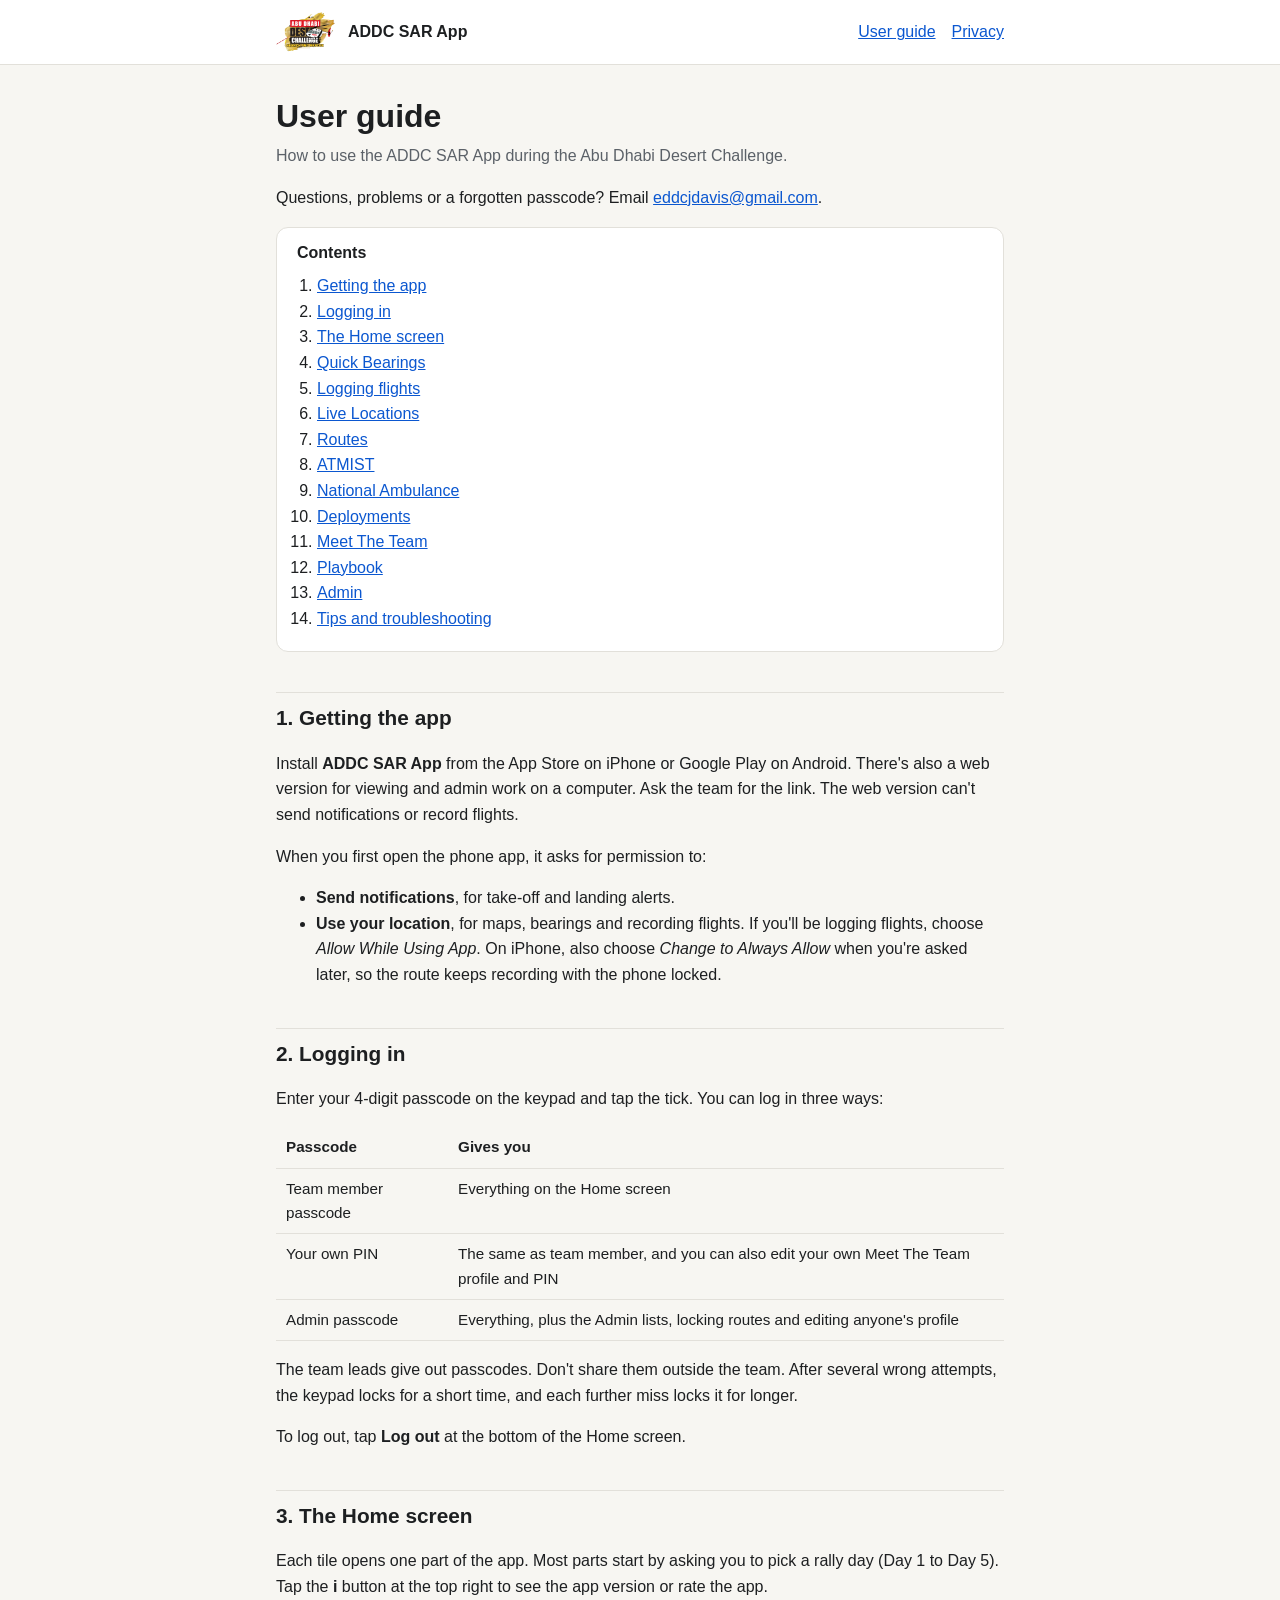
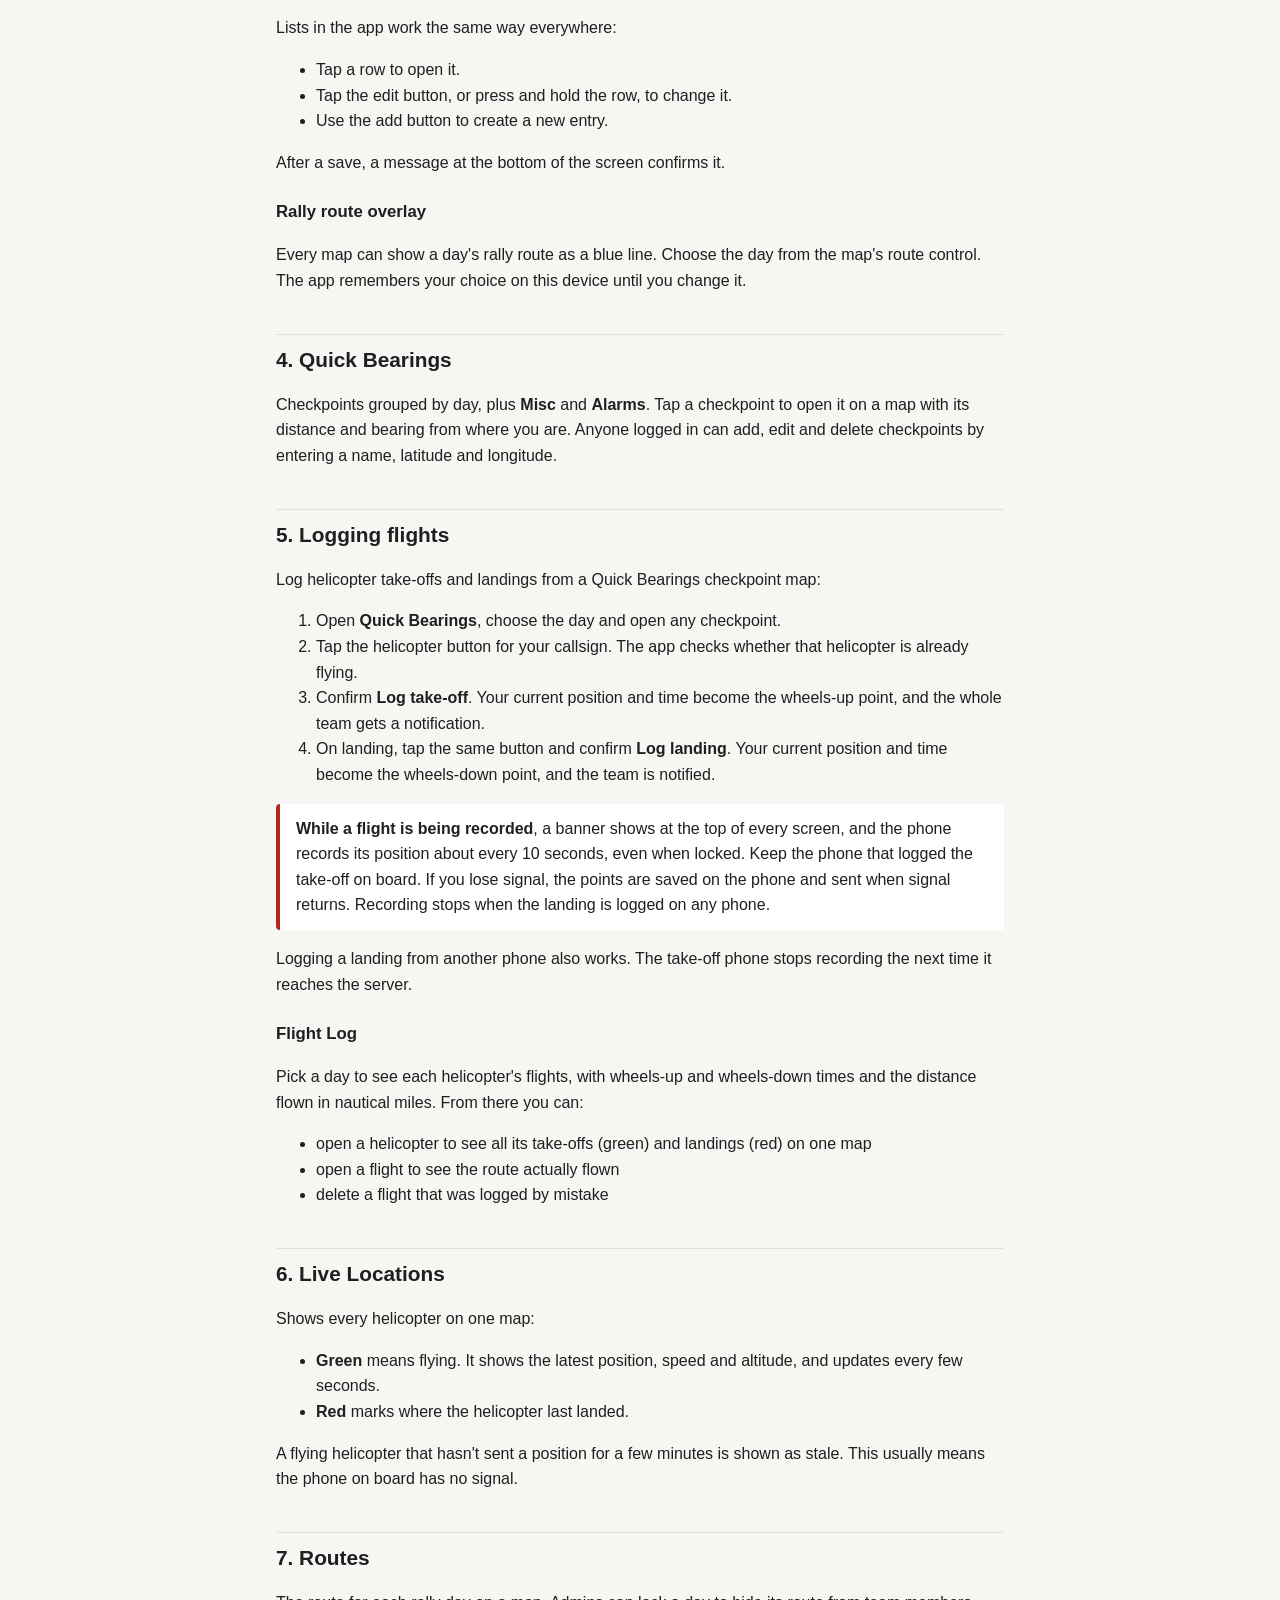
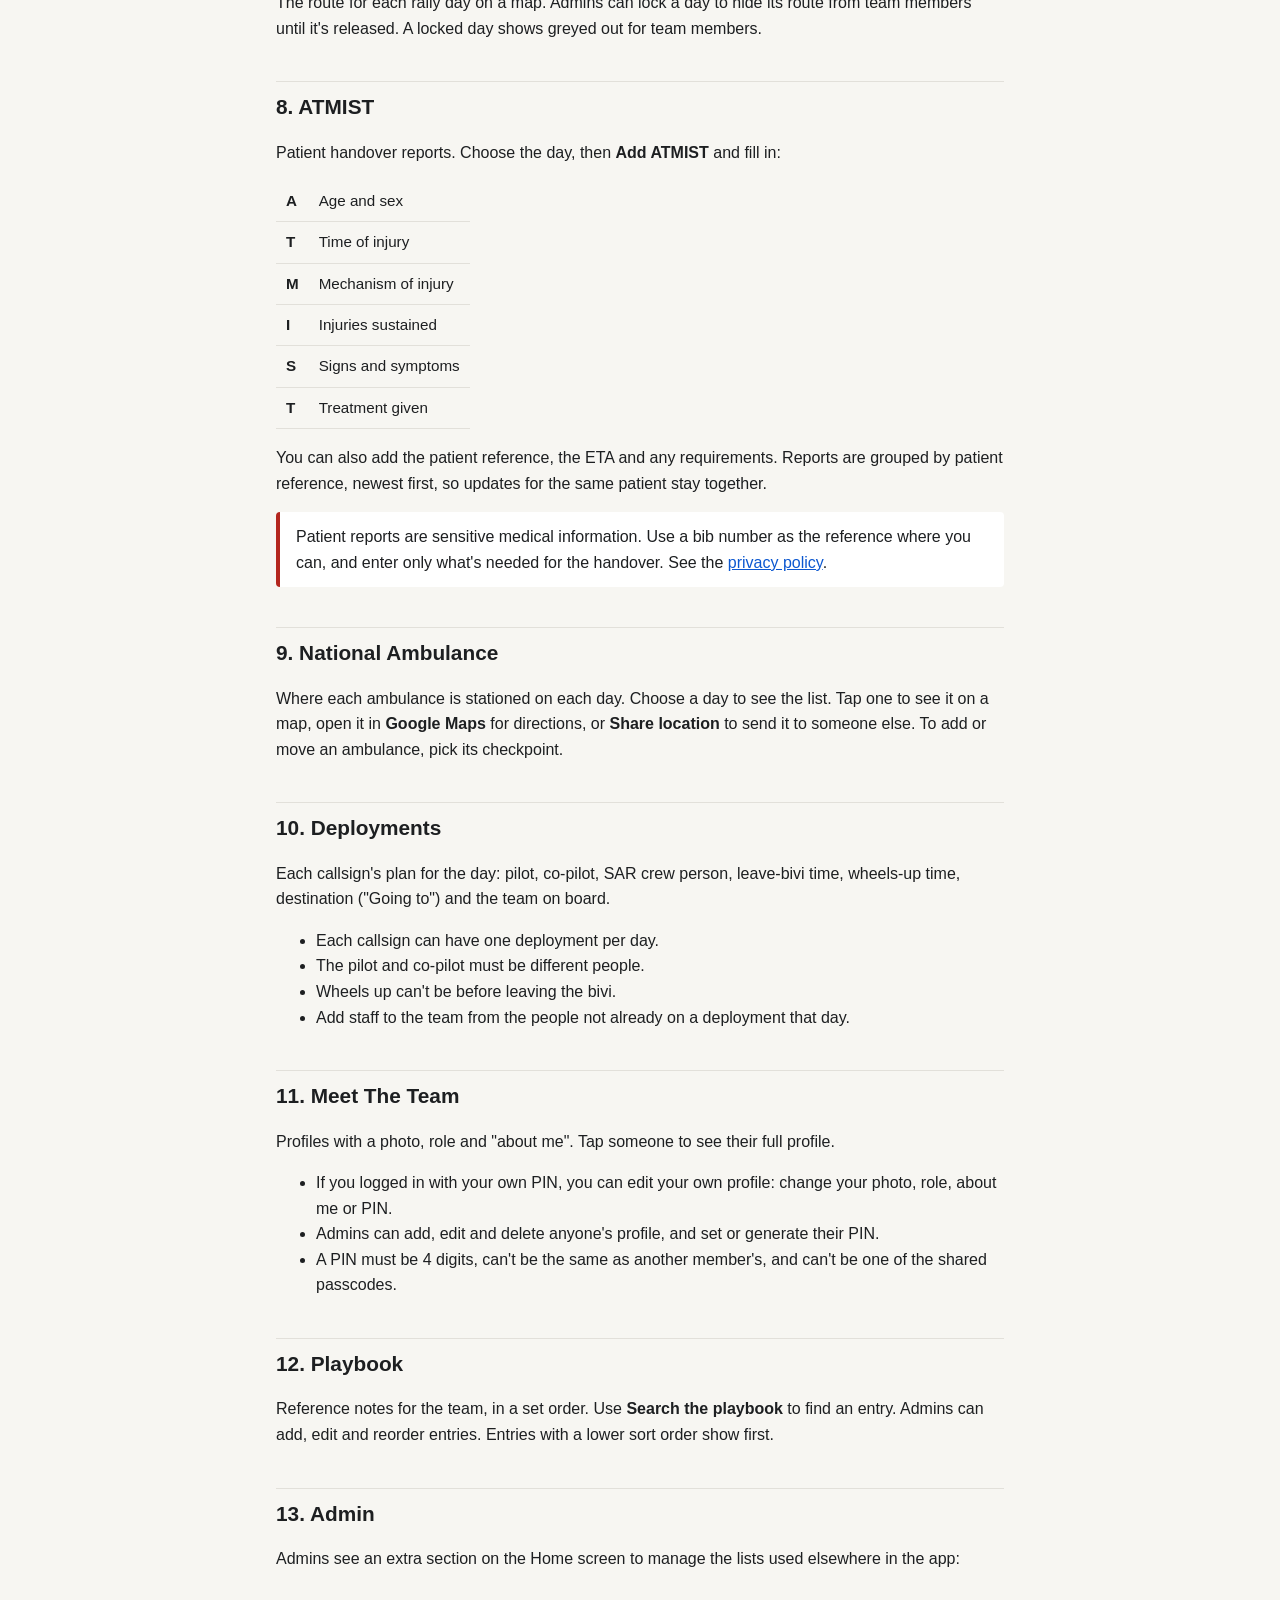
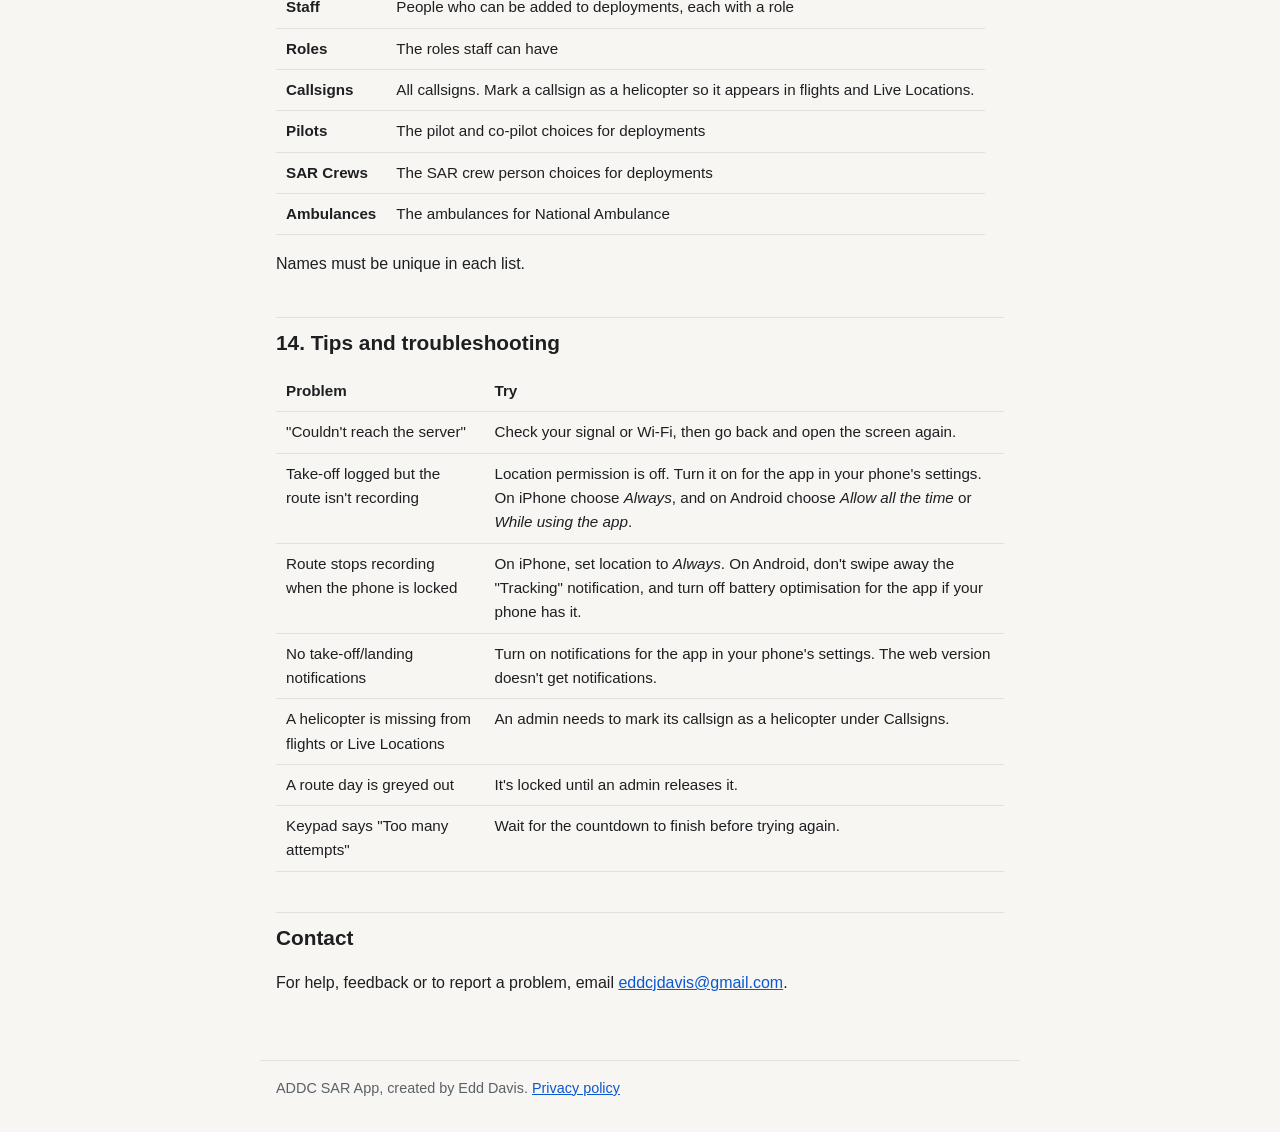
==== guide.html @ 4808d816 "Add privacy policy, user guide and landing page Co-Authored-By: Claude Opus 5.5 <noreply@anthropic.c" ====
<!doctype html>
<html lang="en">
<head>
  <meta charset="utf-8">
  <meta name="viewport" content="width=device-width, initial-scale=1">
  <title>ADDC SAR User Guide</title>
  <meta name="description" content="How to log in to and use each part of the ADDC SAR App.">
  <link rel="icon" href="logo.png">
  <link rel="stylesheet" href="style.css">
</head>
<body>
  <header class="site">
    <div class="inner">
      <img src="logo.png" alt="">
      <a class="name" href="./">ADDC SAR App</a>
      <nav><a href="guide.html">User guide</a><a href="privacy.html">Privacy</a></nav>
    </div>
  </header>
  <main>
    <h1>User guide</h1>
    <p class="lede">How to use the ADDC SAR App during the Abu Dhabi Desert Challenge.</p>

    <p>Questions, problems or a forgotten passcode? Email <a href="mailto:eddcjdavis@gmail.com">eddcjdavis@gmail.com</a>.</p>

    <div class="toc">
      <strong>Contents</strong>
      <ol>
        <li><a href="#install">Getting the app</a></li>
        <li><a href="#login">Logging in</a></li>
        <li><a href="#home">The Home screen</a></li>
        <li><a href="#bearings">Quick Bearings</a></li>
        <li><a href="#flights">Logging flights</a></li>
        <li><a href="#live">Live Locations</a></li>
        <li><a href="#routes">Routes</a></li>
        <li><a href="#atmist">ATMIST</a></li>
        <li><a href="#ambulance">National Ambulance</a></li>
        <li><a href="#deployments">Deployments</a></li>
        <li><a href="#team">Meet The Team</a></li>
        <li><a href="#playbook">Playbook</a></li>
        <li><a href="#admin">Admin</a></li>
        <li><a href="#tips">Tips and troubleshooting</a></li>
      </ol>
    </div>

    <h2 id="install">1. Getting the app</h2>
    <p>Install <strong>ADDC SAR App</strong> from the App Store on iPhone or Google Play on Android. There's also a web version for viewing and admin work on a computer. Ask the team for the link. The web version can't send notifications or record flights.</p>
    <p>When you first open the phone app, it asks for permission to:</p>
    <ul>
      <li><strong>Send notifications</strong>, for take-off and landing alerts.</li>
      <li><strong>Use your location</strong>, for maps, bearings and recording flights. If you'll be logging flights, choose <em>Allow While Using App</em>. On iPhone, also choose <em>Change to Always Allow</em> when you're asked later, so the route keeps recording with the phone locked.</li>
    </ul>

    <h2 id="login">2. Logging in</h2>
    <p>Enter your 4-digit passcode on the keypad and tap the tick. You can log in three ways:</p>
    <table>
      <thead><tr><th>Passcode</th><th>Gives you</th></tr></thead>
      <tbody>
        <tr><td>Team member passcode</td><td>Everything on the Home screen</td></tr>
        <tr><td>Your own PIN</td><td>The same as team member, and you can also edit your own Meet The Team profile and PIN</td></tr>
        <tr><td>Admin passcode</td><td>Everything, plus the Admin lists, locking routes and editing anyone's profile</td></tr>
      </tbody>
    </table>
    <p>The team leads give out passcodes. Don't share them outside the team. After several wrong attempts, the keypad locks for a short time, and each further miss locks it for longer.</p>
    <p>To log out, tap <strong>Log out</strong> at the bottom of the Home screen.</p>

    <h2 id="home">3. The Home screen</h2>
    <p>Each tile opens one part of the app. Most parts start by asking you to pick a rally day (Day 1 to Day 5). Tap the <strong>i</strong> button at the top right to see the app version or rate the app.</p>
    <p>Lists in the app work the same way everywhere:</p>
    <ul>
      <li>Tap a row to open it.</li>
      <li>Tap the edit button, or press and hold the row, to change it.</li>
      <li>Use the add button to create a new entry.</li>
    </ul>
    <p>After a save, a message at the bottom of the screen confirms it.</p>

    <h3>Rally route overlay</h3>
    <p>Every map can show a day's rally route as a blue line. Choose the day from the map's route control. The app remembers your choice on this device until you change it.</p>

    <h2 id="bearings">4. Quick Bearings</h2>
    <p>Checkpoints grouped by day, plus <strong>Misc</strong> and <strong>Alarms</strong>. Tap a checkpoint to open it on a map with its distance and bearing from where you are. Anyone logged in can add, edit and delete checkpoints by entering a name, latitude and longitude.</p>

    <h2 id="flights">5. Logging flights</h2>
    <p>Log helicopter take-offs and landings from a Quick Bearings checkpoint map:</p>
    <ol>
      <li>Open <strong>Quick Bearings</strong>, choose the day and open any checkpoint.</li>
      <li>Tap the helicopter button for your callsign. The app checks whether that helicopter is already flying.</li>
      <li>Confirm <strong>Log take-off</strong>. Your current position and time become the wheels-up point, and the whole team gets a notification.</li>
      <li>On landing, tap the same button and confirm <strong>Log landing</strong>. Your current position and time become the wheels-down point, and the team is notified.</li>
    </ol>

    <div class="note">
      <strong>While a flight is being recorded</strong>, a banner shows at the top of every screen, and the phone records its position about every 10 seconds, even when locked. Keep the phone that logged the take-off on board. If you lose signal, the points are saved on the phone and sent when signal returns. Recording stops when the landing is logged on any phone.
    </div>

    <p>Logging a landing from another phone also works. The take-off phone stops recording the next time it reaches the server.</p>

    <h3>Flight Log</h3>
    <p>Pick a day to see each helicopter's flights, with wheels-up and wheels-down times and the distance flown in nautical miles. From there you can:</p>
    <ul>
      <li>open a helicopter to see all its take-offs (green) and landings (red) on one map</li>
      <li>open a flight to see the route actually flown</li>
      <li>delete a flight that was logged by mistake</li>
    </ul>

    <h2 id="live">6. Live Locations</h2>
    <p>Shows every helicopter on one map:</p>
    <ul>
      <li><strong>Green</strong> means flying. It shows the latest position, speed and altitude, and updates every few seconds.</li>
      <li><strong>Red</strong> marks where the helicopter last landed.</li>
    </ul>
    <p>A flying helicopter that hasn't sent a position for a few minutes is shown as stale. This usually means the phone on board has no signal.</p>

    <h2 id="routes">7. Routes</h2>
    <p>The route for each rally day on a map. Admins can lock a day to hide its route from team members until it's released. A locked day shows greyed out for team members.</p>

    <h2 id="atmist">8. ATMIST</h2>
    <p>Patient handover reports. Choose the day, then <strong>Add ATMIST</strong> and fill in:</p>
    <table>
      <tbody>
        <tr><th>A</th><td>Age and sex</td></tr>
        <tr><th>T</th><td>Time of injury</td></tr>
        <tr><th>M</th><td>Mechanism of injury</td></tr>
        <tr><th>I</th><td>Injuries sustained</td></tr>
        <tr><th>S</th><td>Signs and symptoms</td></tr>
        <tr><th>T</th><td>Treatment given</td></tr>
      </tbody>
    </table>
    <p>You can also add the patient reference, the ETA and any requirements. Reports are grouped by patient reference, newest first, so updates for the same patient stay together.</p>
    <div class="note">Patient reports are sensitive medical information. Use a bib number as the reference where you can, and enter only what's needed for the handover. See the <a href="privacy.html#patients">privacy policy</a>.</div>

    <h2 id="ambulance">9. National Ambulance</h2>
    <p>Where each ambulance is stationed on each day. Choose a day to see the list. Tap one to see it on a map, open it in <strong>Google Maps</strong> for directions, or <strong>Share location</strong> to send it to someone else. To add or move an ambulance, pick its checkpoint.</p>

    <h2 id="deployments">10. Deployments</h2>
    <p>Each callsign's plan for the day: pilot, co-pilot, SAR crew person, leave-bivi time, wheels-up time, destination ("Going to") and the team on board.</p>
    <ul>
      <li>Each callsign can have one deployment per day.</li>
      <li>The pilot and co-pilot must be different people.</li>
      <li>Wheels up can't be before leaving the bivi.</li>
      <li>Add staff to the team from the people not already on a deployment that day.</li>
    </ul>

    <h2 id="team">11. Meet The Team</h2>
    <p>Profiles with a photo, role and "about me". Tap someone to see their full profile.</p>
    <ul>
      <li>If you logged in with your own PIN, you can edit your own profile: change your photo, role, about me or PIN.</li>
      <li>Admins can add, edit and delete anyone's profile, and set or generate their PIN.</li>
      <li>A PIN must be 4 digits, can't be the same as another member's, and can't be one of the shared passcodes.</li>
    </ul>

    <h2 id="playbook">12. Playbook</h2>
    <p>Reference notes for the team, in a set order. Use <strong>Search the playbook</strong> to find an entry. Admins can add, edit and reorder entries. Entries with a lower sort order show first.</p>

    <h2 id="admin">13. Admin</h2>
    <p>Admins see an extra section on the Home screen to manage the lists used elsewhere in the app:</p>
    <table>
      <tbody>
        <tr><th>Staff</th><td>People who can be added to deployments, each with a role</td></tr>
        <tr><th>Roles</th><td>The roles staff can have</td></tr>
        <tr><th>Callsigns</th><td>All callsigns. Mark a callsign as a helicopter so it appears in flights and Live Locations.</td></tr>
        <tr><th>Pilots</th><td>The pilot and co-pilot choices for deployments</td></tr>
        <tr><th>SAR Crews</th><td>The SAR crew person choices for deployments</td></tr>
        <tr><th>Ambulances</th><td>The ambulances for National Ambulance</td></tr>
      </tbody>
    </table>
    <p>Names must be unique in each list.</p>

    <h2 id="tips">14. Tips and troubleshooting</h2>
    <table>
      <thead><tr><th>Problem</th><th>Try</th></tr></thead>
      <tbody>
        <tr><td>"Couldn't reach the server"</td><td>Check your signal or Wi-Fi, then go back and open the screen again.</td></tr>
        <tr><td>Take-off logged but the route isn't recording</td><td>Location permission is off. Turn it on for the app in your phone's settings. On iPhone choose <em>Always</em>, and on Android choose <em>Allow all the time</em> or <em>While using the app</em>.</td></tr>
        <tr><td>Route stops recording when the phone is locked</td><td>On iPhone, set location to <em>Always</em>. On Android, don't swipe away the "Tracking" notification, and turn off battery optimisation for the app if your phone has it.</td></tr>
        <tr><td>No take-off/landing notifications</td><td>Turn on notifications for the app in your phone's settings. The web version doesn't get notifications.</td></tr>
        <tr><td>A helicopter is missing from flights or Live Locations</td><td>An admin needs to mark its callsign as a helicopter under Callsigns.</td></tr>
        <tr><td>A route day is greyed out</td><td>It's locked until an admin releases it.</td></tr>
        <tr><td>Keypad says "Too many attempts"</td><td>Wait for the countdown to finish before trying again.</td></tr>
      </tbody>
    </table>

    <h2>Contact</h2>
    <p>For help, feedback or to report a problem, email <a href="mailto:eddcjdavis@gmail.com">eddcjdavis@gmail.com</a>.</p>
  </main>
  <footer>ADDC SAR App, created by Edd Davis. <a href="privacy.html">Privacy policy</a></footer>
</body>
</html>
---- style.css ----
:root {
  --bg: #f7f6f2;
  --surface: #ffffff;
  --text: #1d1f21;
  --muted: #5b6168;
  --border: #e2e0da;
  --accent: #b3261e;
  --link: #0b57d0;
}

@media (prefers-color-scheme: dark) {
  :root {
    --bg: #15171a;
    --surface: #1e2125;
    --text: #e8e6e3;
    --muted: #a3a9b0;
    --border: #33373d;
    --accent: #f2b8b5;
    --link: #a8c7fa;
  }
}

* { box-sizing: border-box; }

body {
  margin: 0;
  background: var(--bg);
  color: var(--text);
  font: 16px/1.6 -apple-system, BlinkMacSystemFont, "Segoe UI", Roboto, Helvetica, Arial, sans-serif;
}

header.site {
  border-bottom: 1px solid var(--border);
  background: var(--surface);
}

header.site .inner, main, footer {
  max-width: 760px;
  margin: 0 auto;
  padding: 0 16px;
}

header.site .inner {
  display: flex;
  align-items: center;
  gap: 12px;
  flex-wrap: wrap;
  padding-top: 12px;
  padding-bottom: 12px;
}

header.site img { height: 40px; width: auto; }
header.site .name { font-weight: 700; margin-right: auto; color: var(--text); text-decoration: none; }
header.site nav a { margin-left: 16px; }

main { padding-top: 32px; padding-bottom: 48px; }

h1 { font-size: 2rem; line-height: 1.2; margin: 0 0 8px; }
h2 { font-size: 1.3rem; margin: 40px 0 8px; padding-top: 8px; border-top: 1px solid var(--border); }
h3 { font-size: 1.05rem; margin: 24px 0 4px; }

.lede { color: var(--muted); margin-top: 0; }

a { color: var(--link); }

table {
  width: 100%;
  border-collapse: collapse;
  margin: 12px 0;
  font-size: 0.95rem;
  display: block;
  overflow-x: auto;
}

th, td {
  text-align: left;
  vertical-align: top;
  padding: 8px 10px;
  border-bottom: 1px solid var(--border);
}

th { white-space: nowrap; }

.cards { display: grid; gap: 16px; grid-template-columns: repeat(auto-fit, minmax(220px, 1fr)); margin-top: 24px; }

.card {
  display: block;
  padding: 20px;
  background: var(--surface);
  border: 1px solid var(--border);
  border-radius: 12px;
  color: var(--text);
  text-decoration: none;
}

.card strong { display: block; font-size: 1.1rem; margin-bottom: 4px; color: var(--link); }
.card span { color: var(--muted); }

.note {
  background: var(--surface);
  border-left: 4px solid var(--accent);
  padding: 12px 16px;
  border-radius: 4px;
  margin: 16px 0;
}

.toc { background: var(--surface); border: 1px solid var(--border); border-radius: 12px; padding: 12px 20px; }
.toc ol { margin: 8px 0; padding-left: 20px; }

footer { color: var(--muted); font-size: 0.9rem; padding-top: 16px; padding-bottom: 32px; border-top: 1px solid var(--border); }
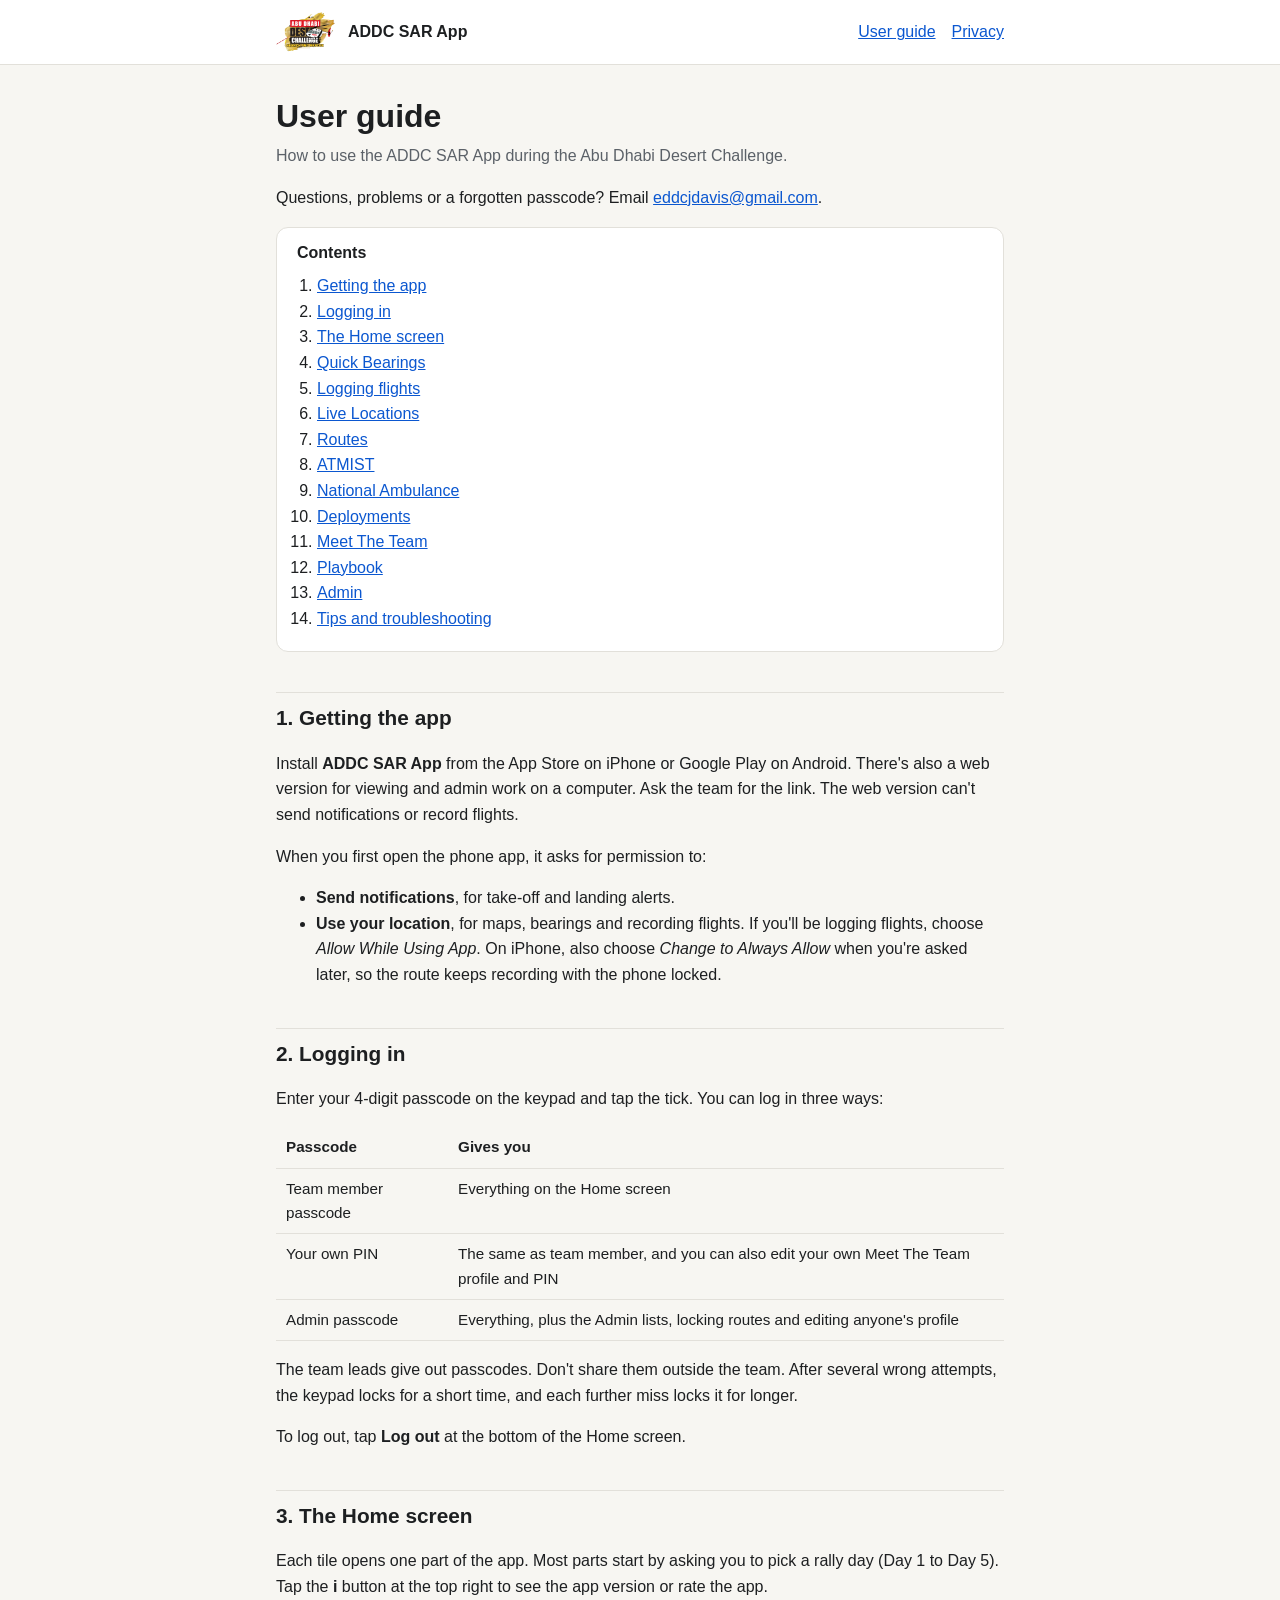
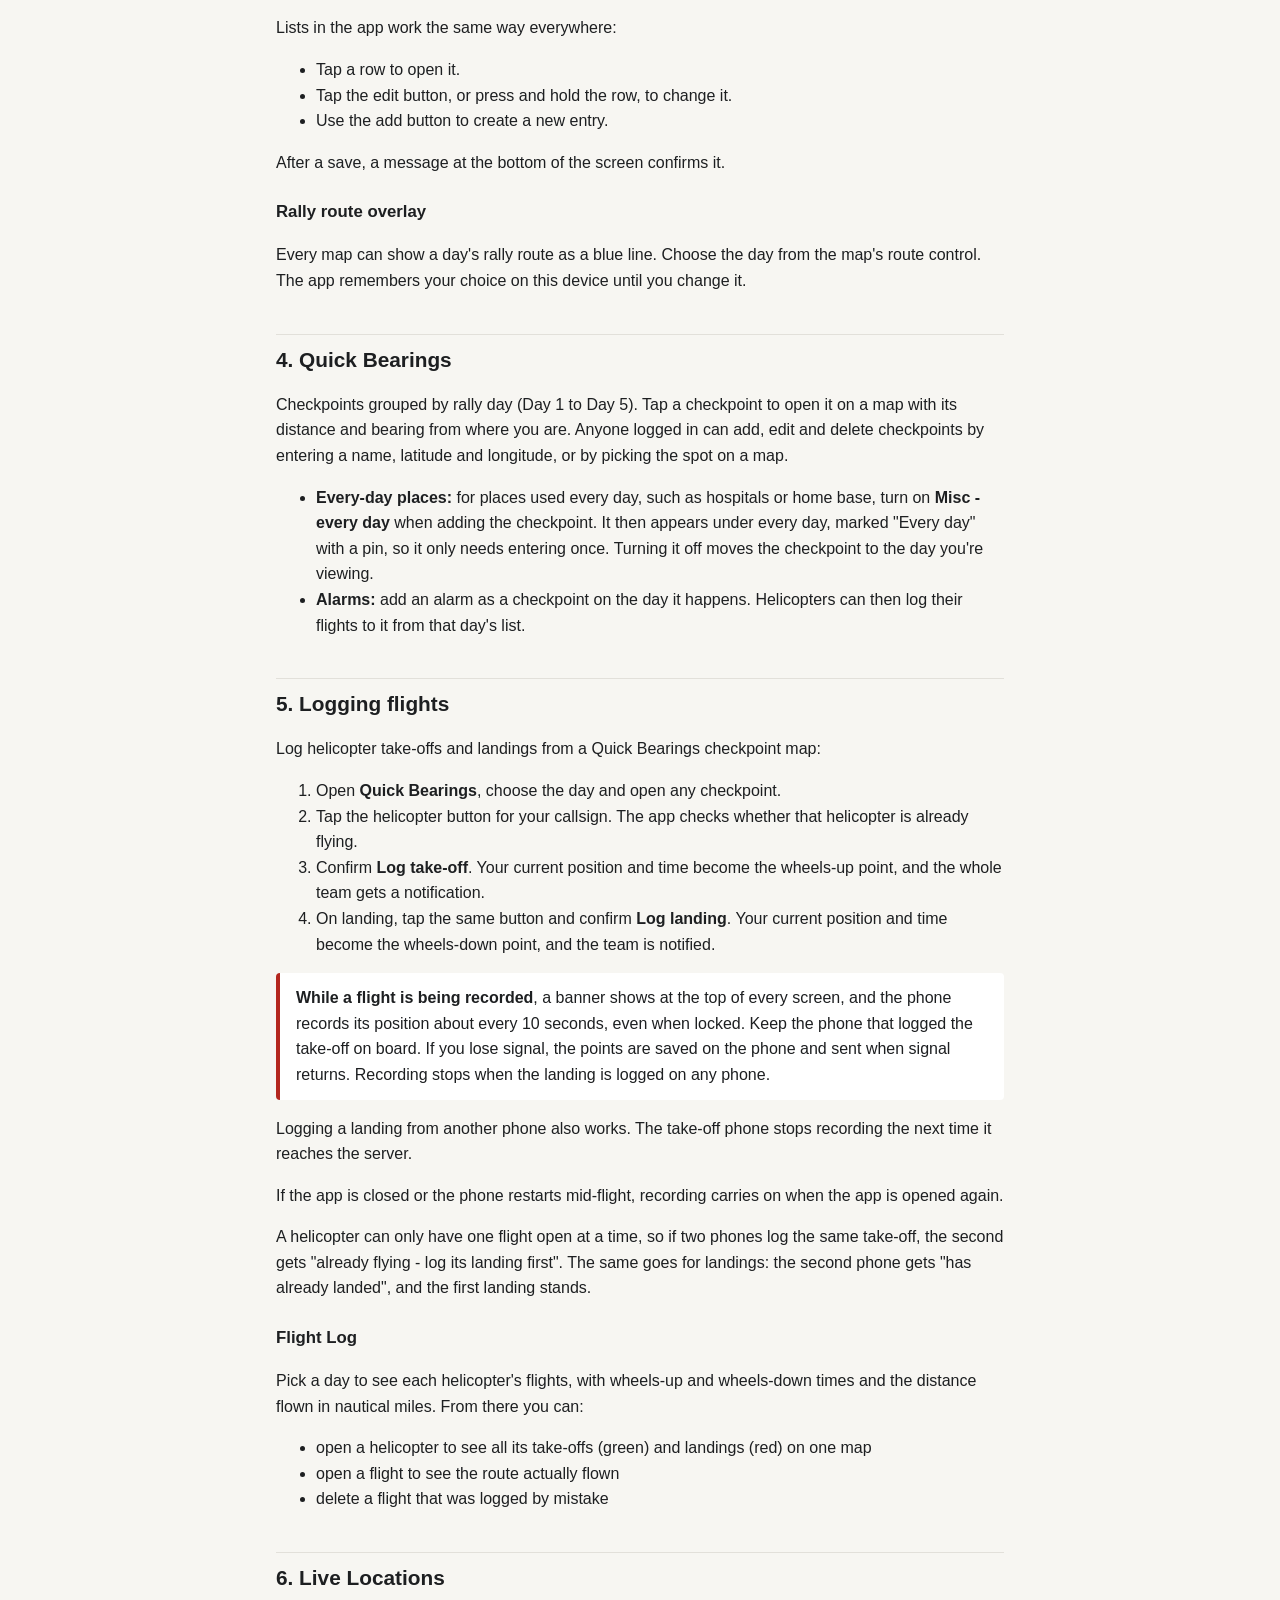
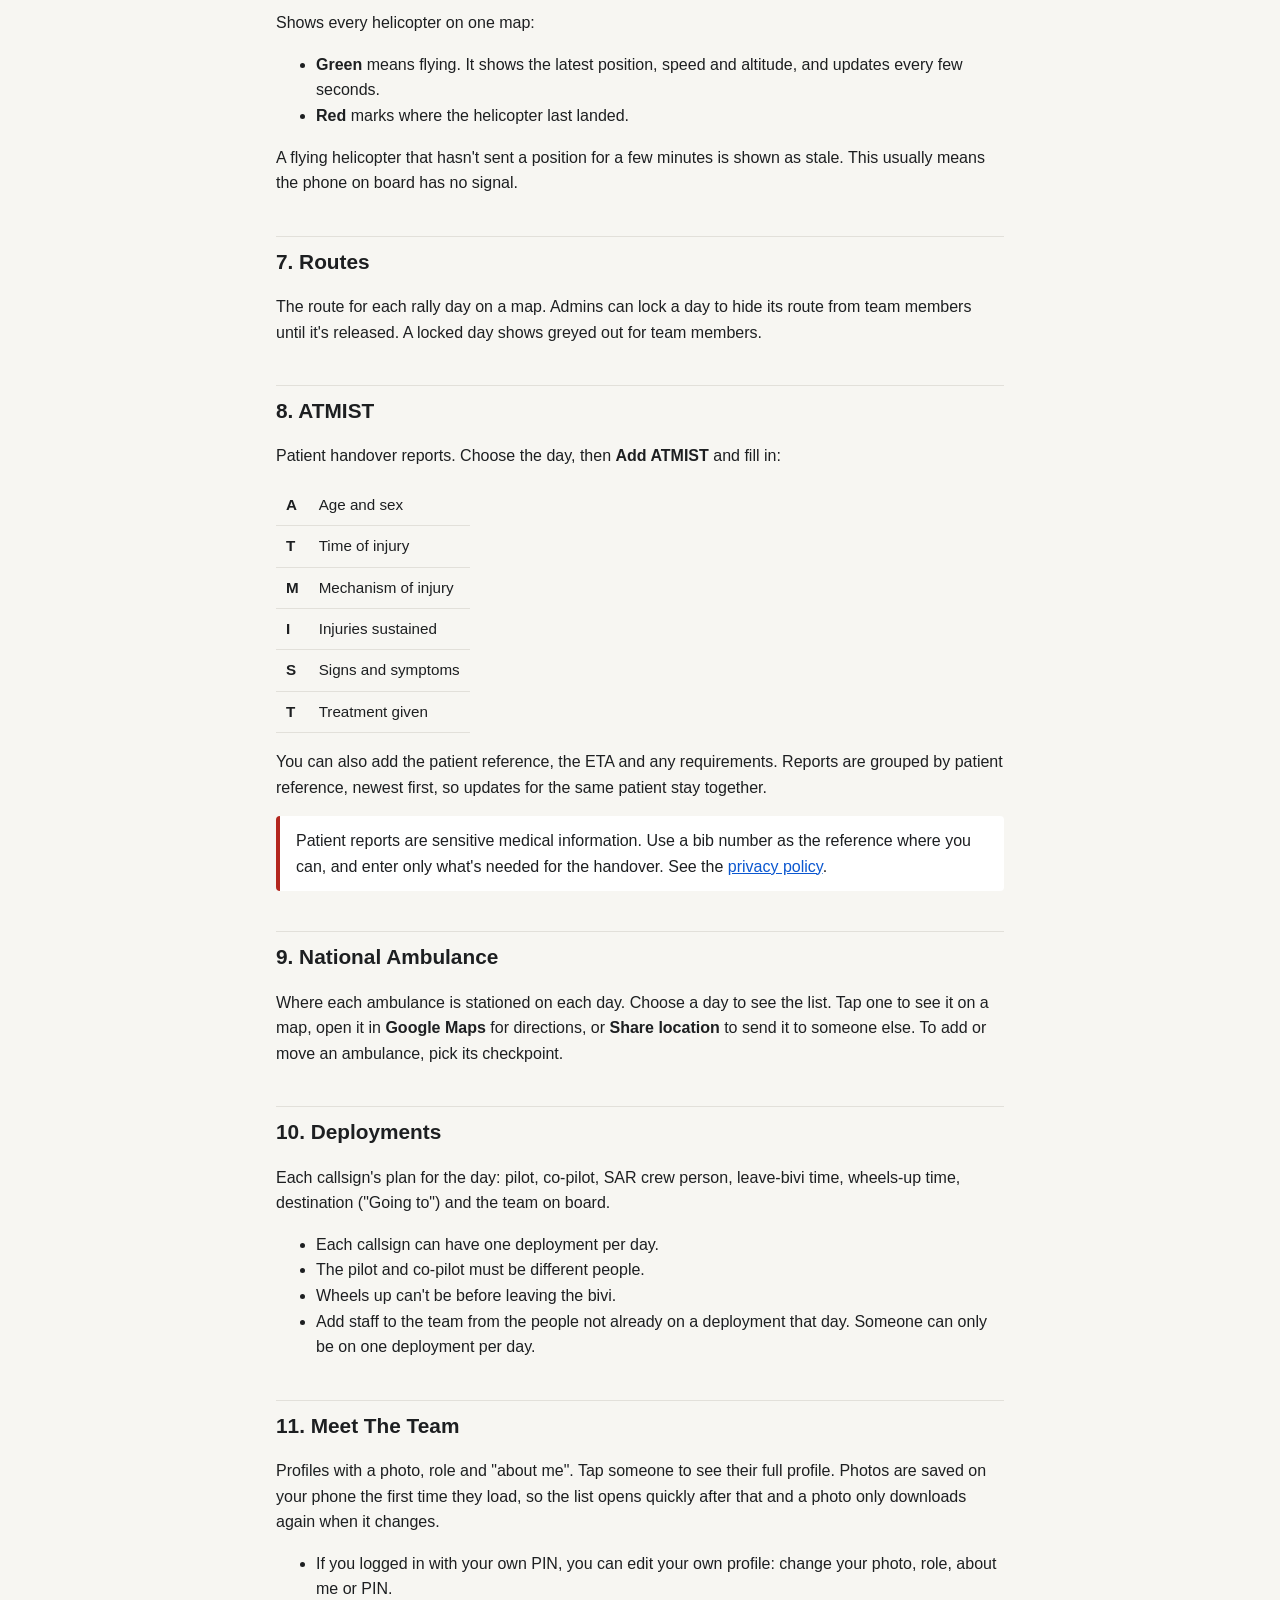
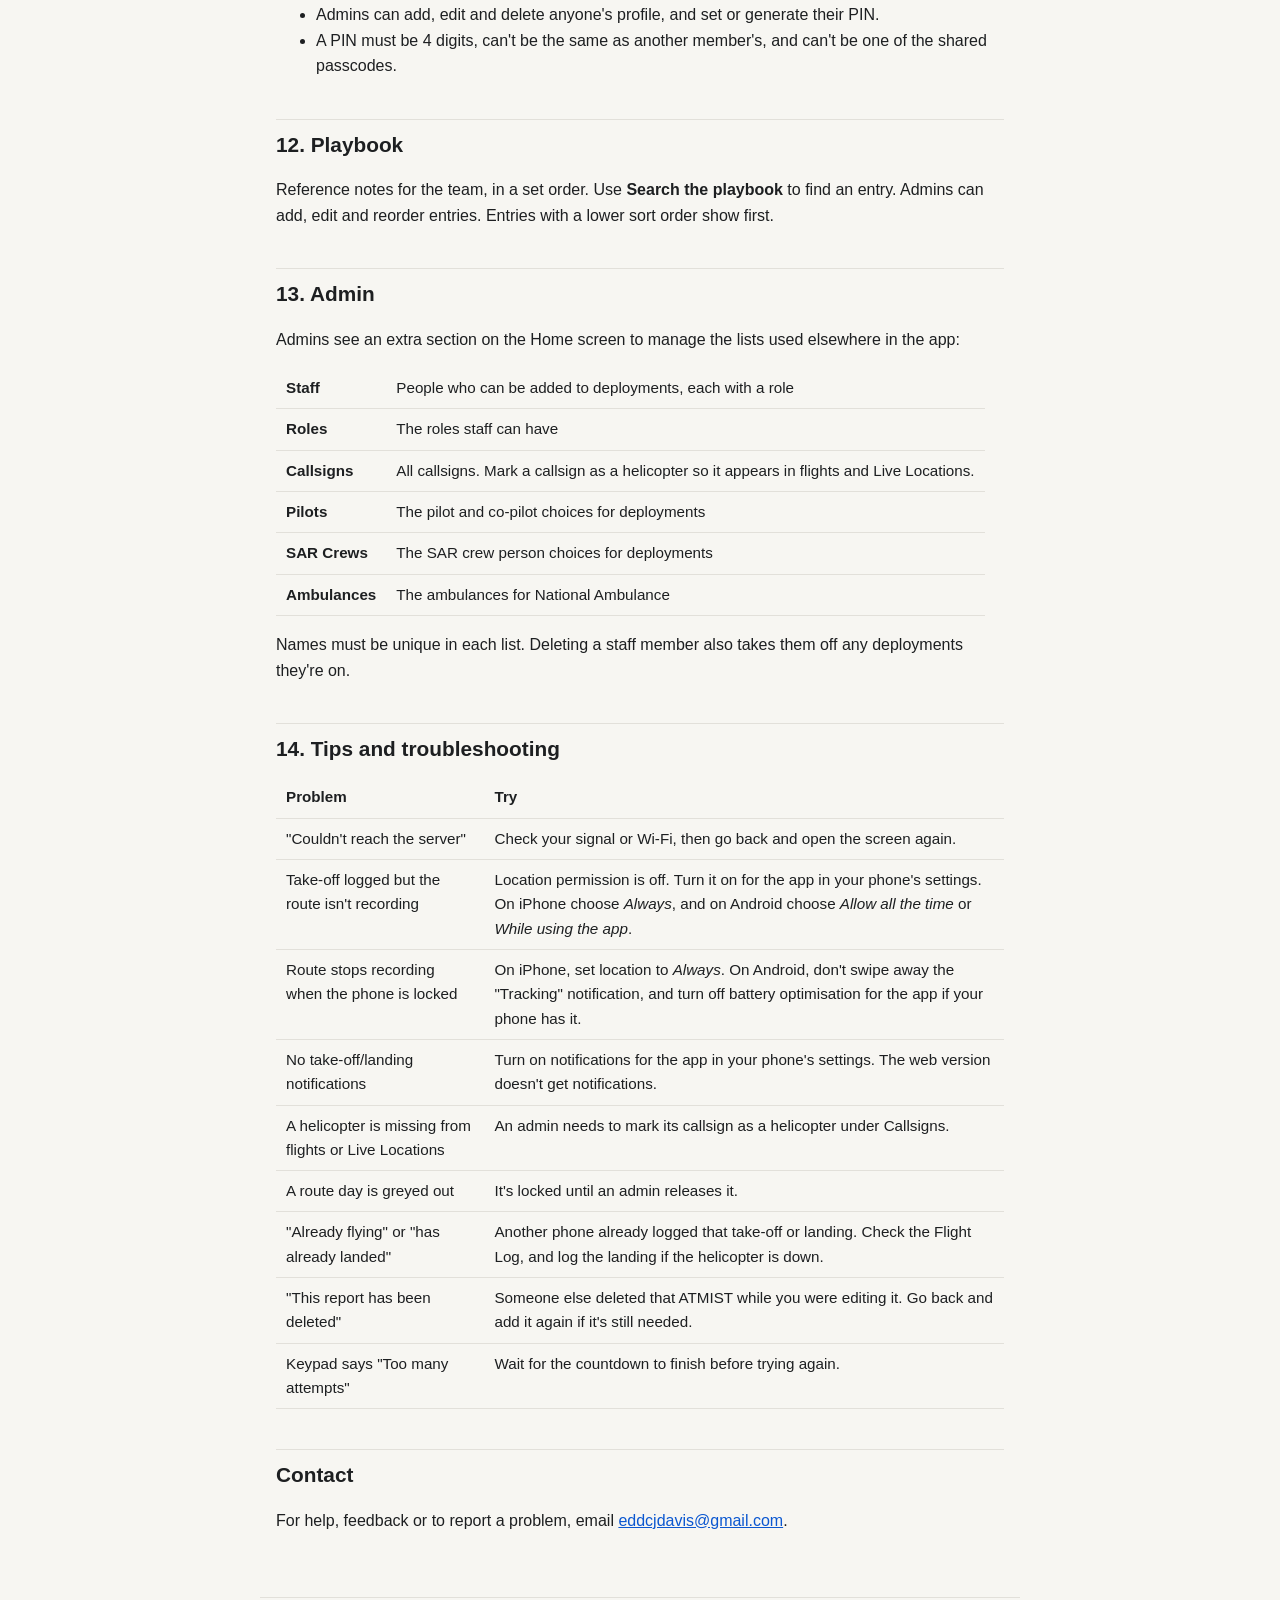
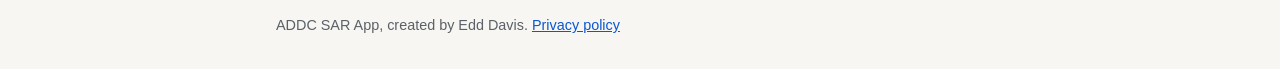
==== commit 9031f39b: "Update the guide and privacy policy for build 44 - Quick Bearings: Misc and Alarms are gone; every-d" ====
--- a/guide.html
+++ b/guide.html
@@ -77,7 +77,11 @@
     <p>Every map can show a day's rally route as a blue line. Choose the day from the map's route control. The app remembers your choice on this device until you change it.</p>
 
     <h2 id="bearings">4. Quick Bearings</h2>
-    <p>Checkpoints grouped by day, plus <strong>Misc</strong> and <strong>Alarms</strong>. Tap a checkpoint to open it on a map with its distance and bearing from where you are. Anyone logged in can add, edit and delete checkpoints by entering a name, latitude and longitude.</p>
+    <p>Checkpoints grouped by rally day (Day 1 to Day 5). Tap a checkpoint to open it on a map with its distance and bearing from where you are. Anyone logged in can add, edit and delete checkpoints by entering a name, latitude and longitude, or by picking the spot on a map.</p>
+    <ul>
+      <li><strong>Every-day places:</strong> for places used every day, such as hospitals or home base, turn on <strong>Misc - every day</strong> when adding the checkpoint. It then appears under every day, marked "Every day" with a pin, so it only needs entering once. Turning it off moves the checkpoint to the day you're viewing.</li>
+      <li><strong>Alarms:</strong> add an alarm as a checkpoint on the day it happens. Helicopters can then log their flights to it from that day's list.</li>
+    </ul>
 
     <h2 id="flights">5. Logging flights</h2>
     <p>Log helicopter take-offs and landings from a Quick Bearings checkpoint map:</p>
@@ -93,6 +97,8 @@
     </div>
 
     <p>Logging a landing from another phone also works. The take-off phone stops recording the next time it reaches the server.</p>
+    <p>If the app is closed or the phone restarts mid-flight, recording carries on when the app is opened again.</p>
+    <p>A helicopter can only have one flight open at a time, so if two phones log the same take-off, the second gets "already flying - log its landing first". The same goes for landings: the second phone gets "has already landed", and the first landing stands.</p>
 
     <h3>Flight Log</h3>
     <p>Pick a day to see each helicopter's flights, with wheels-up and wheels-down times and the distance flown in nautical miles. From there you can:</p>
@@ -137,11 +143,11 @@
       <li>Each callsign can have one deployment per day.</li>
       <li>The pilot and co-pilot must be different people.</li>
       <li>Wheels up can't be before leaving the bivi.</li>
-      <li>Add staff to the team from the people not already on a deployment that day.</li>
+      <li>Add staff to the team from the people not already on a deployment that day. Someone can only be on one deployment per day.</li>
     </ul>
 
     <h2 id="team">11. Meet The Team</h2>
-    <p>Profiles with a photo, role and "about me". Tap someone to see their full profile.</p>
+    <p>Profiles with a photo, role and "about me". Tap someone to see their full profile. Photos are saved on your phone the first time they load, so the list opens quickly after that and a photo only downloads again when it changes.</p>
     <ul>
       <li>If you logged in with your own PIN, you can edit your own profile: change your photo, role, about me or PIN.</li>
       <li>Admins can add, edit and delete anyone's profile, and set or generate their PIN.</li>
@@ -163,7 +169,7 @@
         <tr><th>Ambulances</th><td>The ambulances for National Ambulance</td></tr>
       </tbody>
     </table>
-    <p>Names must be unique in each list.</p>
+    <p>Names must be unique in each list. Deleting a staff member also takes them off any deployments they're on.</p>
 
     <h2 id="tips">14. Tips and troubleshooting</h2>
     <table>
@@ -175,6 +181,8 @@
         <tr><td>No take-off/landing notifications</td><td>Turn on notifications for the app in your phone's settings. The web version doesn't get notifications.</td></tr>
         <tr><td>A helicopter is missing from flights or Live Locations</td><td>An admin needs to mark its callsign as a helicopter under Callsigns.</td></tr>
         <tr><td>A route day is greyed out</td><td>It's locked until an admin releases it.</td></tr>
+        <tr><td>"Already flying" or "has already landed"</td><td>Another phone already logged that take-off or landing. Check the Flight Log, and log the landing if the helicopter is down.</td></tr>
+        <tr><td>"This report has been deleted"</td><td>Someone else deleted that ATMIST while you were editing it. Go back and add it again if it's still needed.</td></tr>
         <tr><td>Keypad says "Too many attempts"</td><td>Wait for the countdown to finish before trying again.</td></tr>
       </tbody>
     </table>
